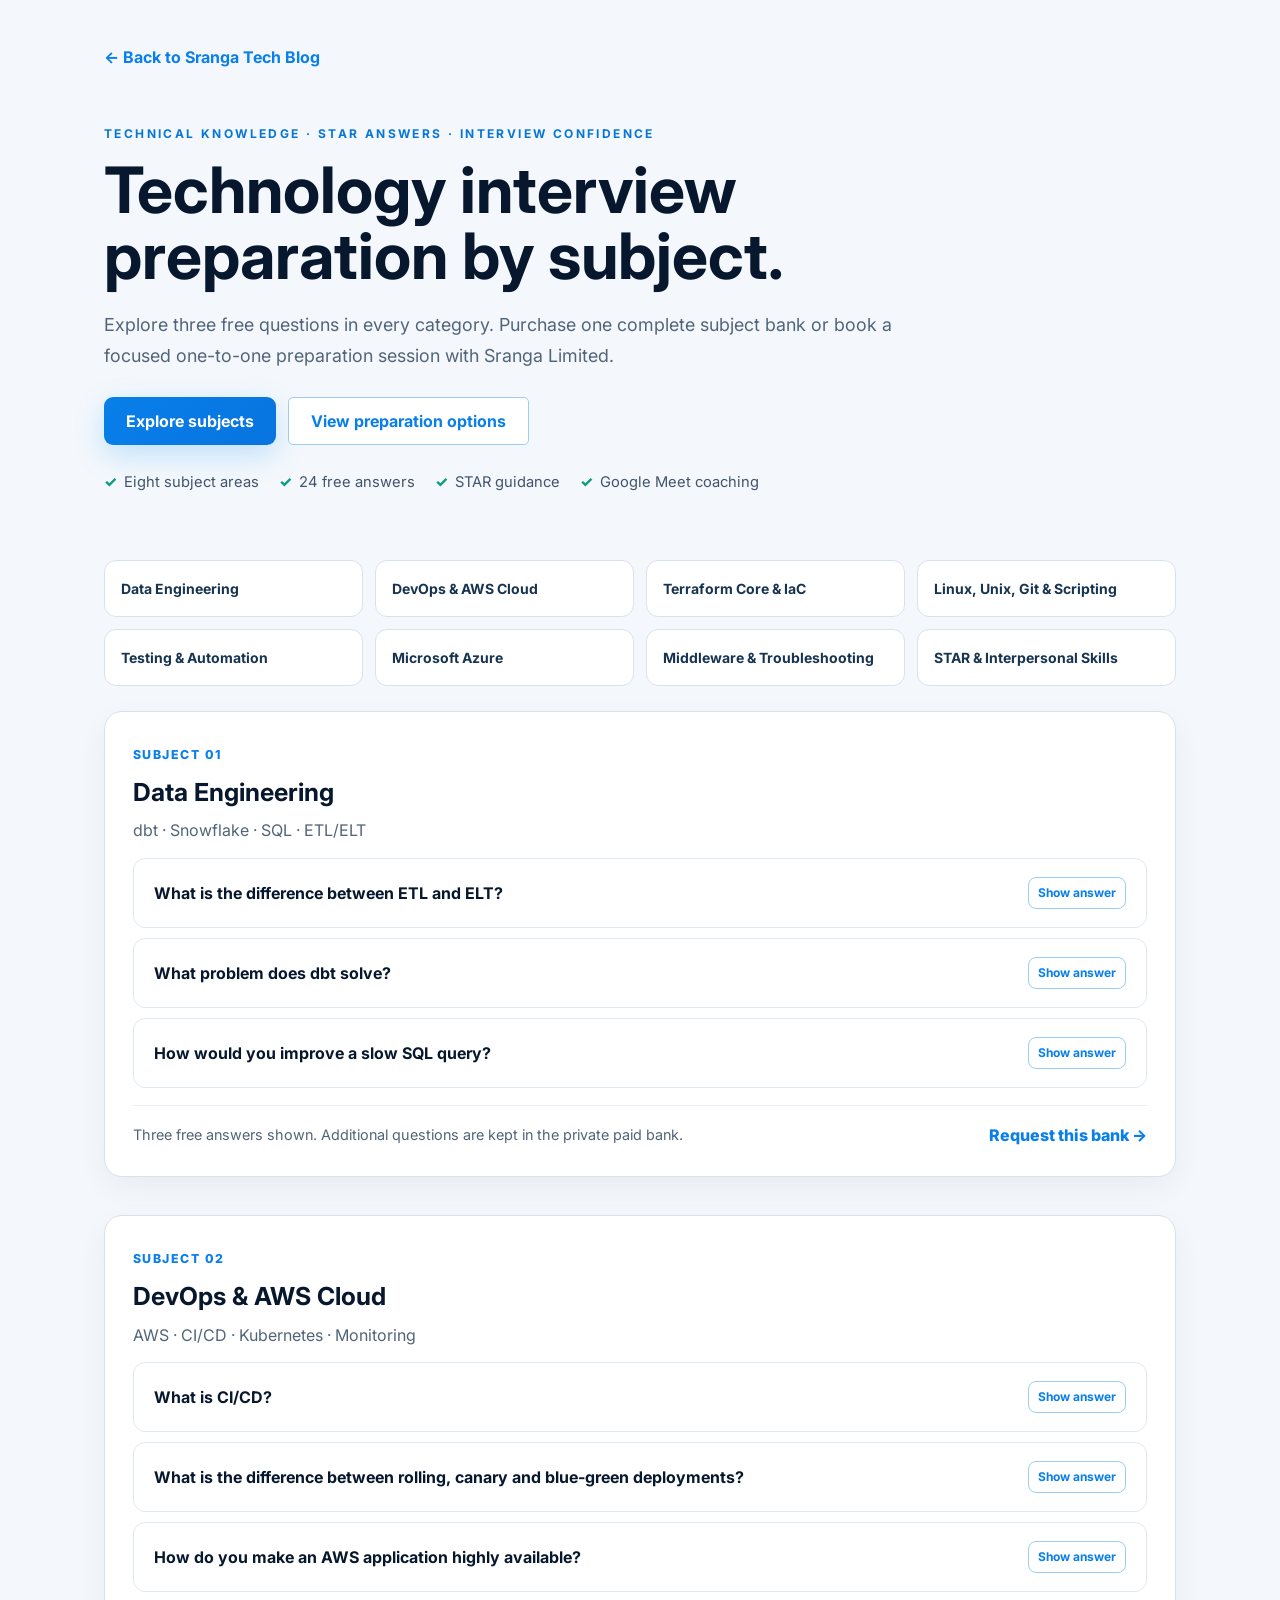
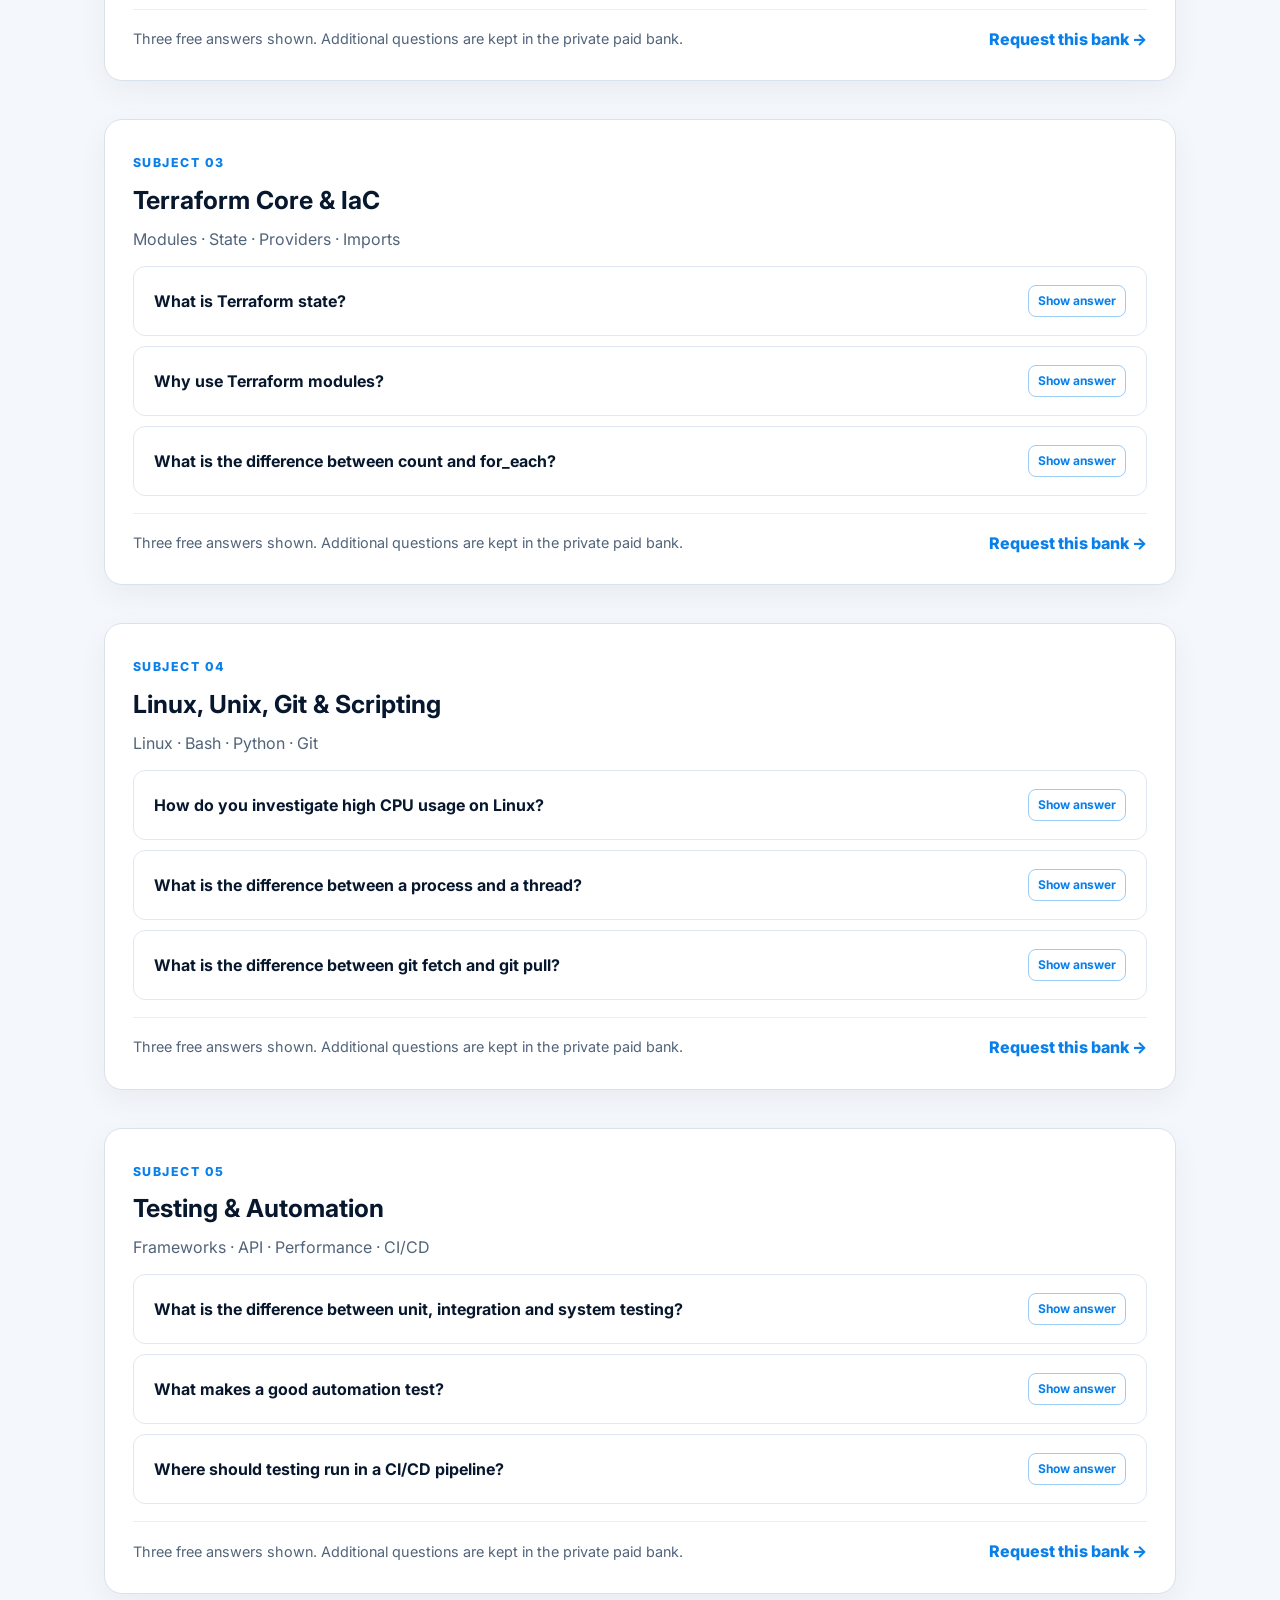
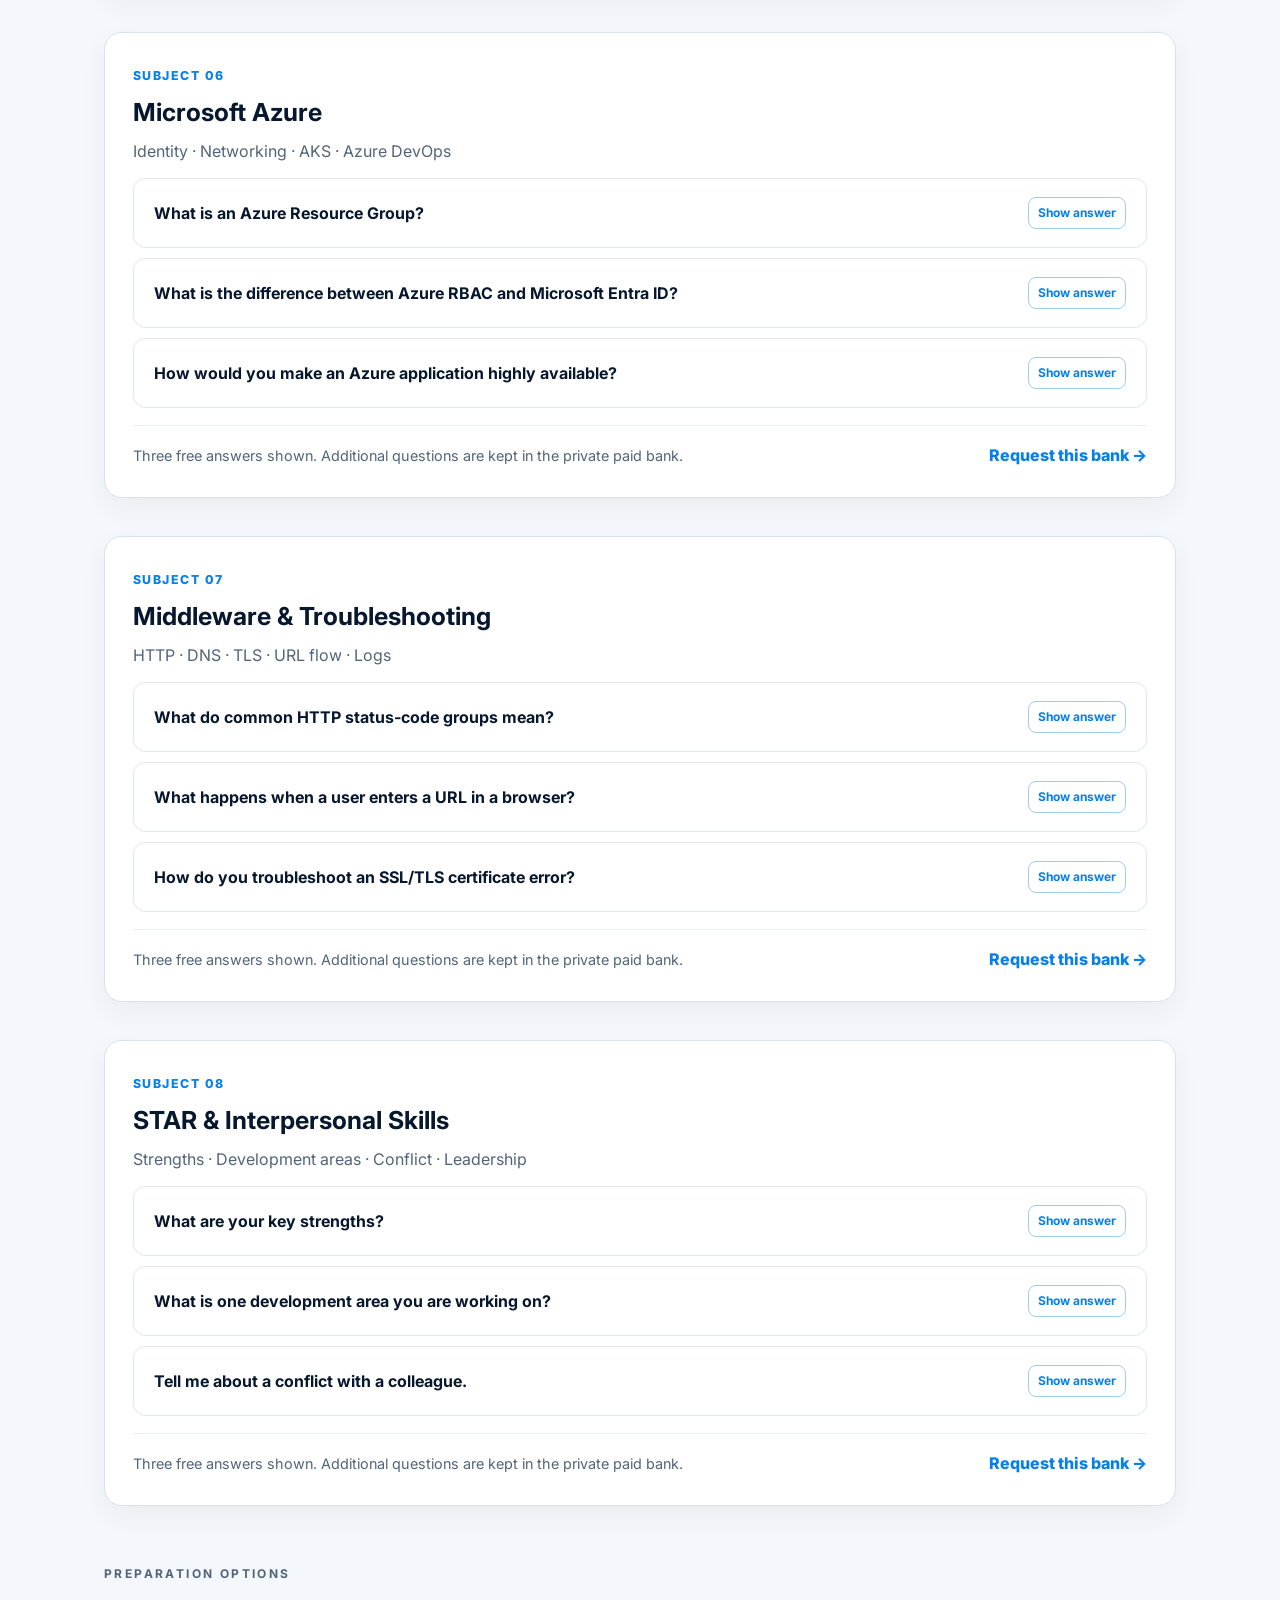
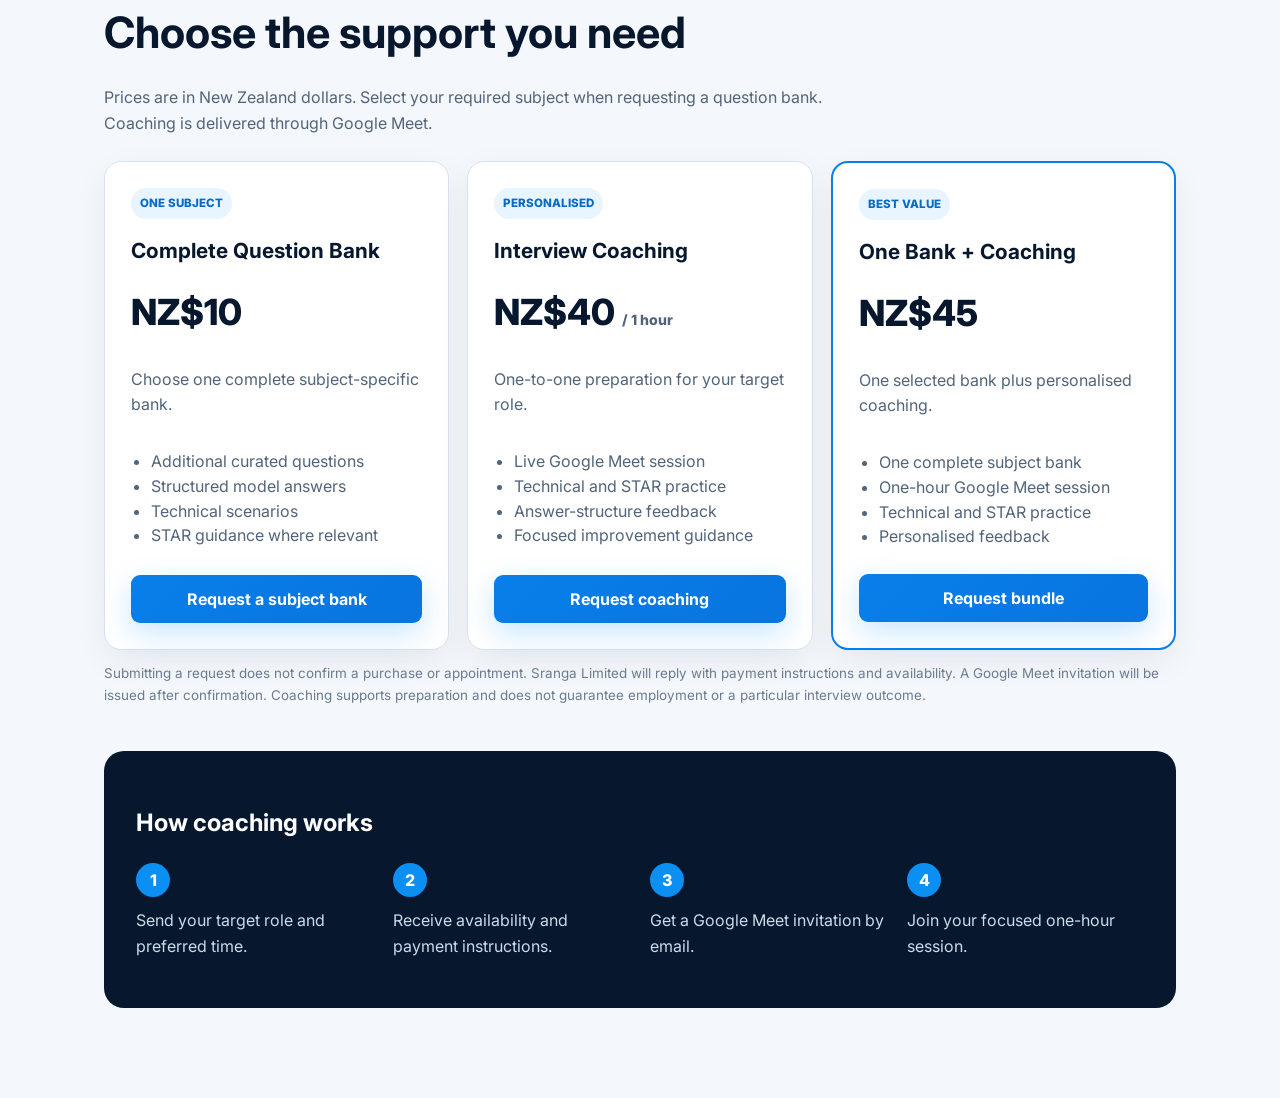
==== posts/devops-interview-question-bank.html @ 322a03a7 "Add subject-based interview preparation portal" ====
<!doctype html>
<html lang="en">
<head>
  <meta charset="utf-8"><meta name="viewport" content="width=device-width,initial-scale=1">
  <meta name="description" content="Free interview question previews and paid preparation banks for Data Engineering, DevOps, Terraform, Linux, Testing, Azure, Middleware and STAR interviews.">
  <title>Technology Interview Preparation | Sranga Limited</title>
  <link rel="preconnect" href="https://fonts.googleapis.com"><link rel="preconnect" href="https://fonts.gstatic.com" crossorigin>
  <link href="https://fonts.googleapis.com/css2?family=Inter:wght@400;500;600;700;800&display=swap" rel="stylesheet">
  <link rel="stylesheet" href="../styles.css"><link rel="stylesheet" href="../brand-overrides.css">
  <style>
    :root{--ink:#07172d;--blue:#087fea;--muted:#52647a;--line:#d7e2ee;--pale:#f4f8fc}body{background:var(--pale);color:var(--ink)}.page{max-width:1120px;margin:auto;padding:44px 24px 90px}.back{color:var(--blue);font-weight:700}.hero-bank{padding:54px 0 28px;max-width:900px}.hero-bank h1{font-size:clamp(2.4rem,5vw,4.7rem);line-height:1.03;margin:12px 0 20px}.lead{max-width:790px;color:var(--muted);font-size:1.12rem;line-height:1.75}.actions,.trust{display:flex;gap:12px;flex-wrap:wrap;margin-top:25px}.button{display:inline-flex;text-decoration:none}.button.outline{background:#fff;color:var(--blue);border:1px solid #9bcdf7}.trust{gap:20px;color:#41546d;font-size:.92rem}.trust span:before{content:'✓';color:#0d9c83;font-weight:800;margin-right:7px}.directory{display:grid;grid-template-columns:repeat(4,1fr);gap:12px;margin:38px 0 10px}.directory a{padding:16px;background:#fff;border:1px solid var(--line);border-radius:12px;font-weight:700;color:#16334f}.directory a:hover{border-color:var(--blue);color:var(--blue)}.section-title{max-width:760px;margin:58px 0 24px}.section-title h2{font-size:clamp(1.8rem,4vw,2.7rem);margin:8px 0}.section-title p{color:var(--muted);line-height:1.65}.bank-section{scroll-margin-top:25px;margin:25px 0 38px;padding:28px;background:#fff;border:1px solid var(--line);border-radius:18px;box-shadow:0 10px 30px rgba(7,23,45,.05)}.bank-head{display:flex;justify-content:space-between;align-items:flex-start;gap:20px;margin-bottom:14px}.bank-head h2{font-size:1.55rem;margin:5px 0}.bank-head p{color:var(--muted);margin:0}.number{font-size:.77rem;font-weight:800;letter-spacing:.12em;color:var(--blue)}.qa{border:1px solid #e0e8f1;border-radius:12px;margin:10px 0;overflow:hidden}.qa summary{display:flex;justify-content:space-between;align-items:center;gap:18px;padding:18px 20px;cursor:pointer;font-weight:700;line-height:1.5;list-style:none}.qa summary::-webkit-details-marker{display:none}.qa summary:after{content:'Show answer';white-space:nowrap;color:var(--blue);border:1px solid #9bcdf7;border-radius:8px;padding:6px 9px;font-size:.75rem}.qa[open] summary:after{content:'Hide answer';background:var(--blue);color:#fff}.answer{padding:0 20px 19px;border-top:1px solid #edf2f7;color:#41546d;line-height:1.72}.answer code{background:#edf5fc;padding:2px 6px;border-radius:5px;color:#075fba}.bank-foot{display:flex;align-items:center;justify-content:space-between;gap:16px;margin-top:17px;padding-top:16px;border-top:1px solid #e8eef5}.bank-foot span{color:var(--muted);font-size:.9rem}.bank-foot a{color:var(--blue);font-weight:800}.pricing{display:grid;grid-template-columns:repeat(3,1fr);gap:18px}.price-card{display:flex;flex-direction:column;background:#fff;border:1px solid var(--line);border-radius:17px;padding:26px;box-shadow:0 12px 34px rgba(7,23,45,.06)}.price-card.featured{border:2px solid var(--blue)}.badge{align-self:flex-start;background:#e8f4ff;color:#076bc5;font-weight:800;font-size:.72rem;border-radius:999px;padding:6px 9px}.price-card h3{font-size:1.3rem;margin:15px 0 6px}.price{font-size:2.25rem;font-weight:800;margin:9px 0}.price small{font-size:.88rem;color:var(--muted)}.price-card p,.price-card li{color:var(--muted);line-height:1.55}.price-card ul{padding-left:20px;min-height:108px}.price-card .button{margin-top:auto}.fineprint{font-size:.84rem;color:#6c7b90;line-height:1.6}.process{margin-top:45px;background:#07172d;color:#fff;border-radius:20px;padding:32px}.process ol{display:grid;grid-template-columns:repeat(4,1fr);gap:20px;padding:0;list-style:none;counter-reset:steps}.process li{counter-increment:steps;color:#ccdaea}.process li:before{content:counter(steps);display:block;width:34px;height:34px;border-radius:50%;background:#0b8ff3;color:#fff;text-align:center;line-height:34px;font-weight:800;margin-bottom:10px}@media(max-width:850px){.directory{grid-template-columns:repeat(2,1fr)}.pricing,.process ol{grid-template-columns:1fr}}@media(max-width:600px){.page{padding-top:28px}.directory{grid-template-columns:1fr}.bank-head,.bank-foot,.qa summary{flex-direction:column;align-items:flex-start}.qa summary:after{align-self:flex-start}}
  </style>
</head>
<body><main class="page">
  <a class="back" href="../index.html">← Back to Sranga Tech Blog</a>
  <header class="hero-bank"><p class="eyebrow">TECHNICAL KNOWLEDGE · STAR ANSWERS · INTERVIEW CONFIDENCE</p><h1>Technology interview preparation by subject.</h1><p class="lead">Explore three free questions in every category. Purchase one complete subject bank or book a focused one-to-one preparation session with Sranga Limited.</p><div class="actions"><a class="button primary" href="#subjects">Explore subjects</a><a class="button outline" href="#plans">View preparation options</a></div><div class="trust"><span>Eight subject areas</span><span>24 free answers</span><span>STAR guidance</span><span>Google Meet coaching</span></div></header>
  <nav class="directory" id="subjects" aria-label="Interview subjects"></nav>
  <div id="question-banks"></div>
  <section id="plans"><div class="section-title"><p class="eyebrow">PREPARATION OPTIONS</p><h2>Choose the support you need</h2><p>Prices are in New Zealand dollars. Select your required subject when requesting a question bank. Coaching is delivered through Google Meet.</p></div><div class="pricing">
    <article class="price-card"><span class="badge">ONE SUBJECT</span><h3>Complete Question Bank</h3><div class="price">NZ$10</div><p>Choose one complete subject-specific bank.</p><ul><li>Additional curated questions</li><li>Structured model answers</li><li>Technical scenarios</li><li>STAR guidance where relevant</li></ul><a class="button primary" href="mailto:srangaltd@gmail.com?subject=Purchase%20One%20Interview%20Question%20Bank%20-%20NZD%2010&body=Hello%20Sranga%20Limited%2C%0A%0AI%20would%20like%20to%20purchase%20one%20complete%20question%20bank%20for%20NZD%2010.%0A%0ASubject%3A%0AName%3A%0AEmail%3A%0A">Request a subject bank</a></article>
    <article class="price-card"><span class="badge">PERSONALISED</span><h3>Interview Coaching</h3><div class="price">NZ$40 <small>/ 1 hour</small></div><p>One-to-one preparation for your target role.</p><ul><li>Live Google Meet session</li><li>Technical and STAR practice</li><li>Answer-structure feedback</li><li>Focused improvement guidance</li></ul><a class="button primary" href="mailto:srangaltd@gmail.com?subject=Book%201-Hour%20Interview%20Coaching%20-%20NZD%2040&body=Hello%20Sranga%20Limited%2C%0A%0AI%20would%20like%20to%20request%20a%201-hour%20interview%20coaching%20session.%0A%0AName%3A%0ATarget%20role%3A%0APreferred%20date%20and%20time%3A%0ATime%20zone%3A%0A">Request coaching</a></article>
    <article class="price-card featured"><span class="badge">BEST VALUE</span><h3>One Bank + Coaching</h3><div class="price">NZ$45</div><p>One selected bank plus personalised coaching.</p><ul><li>One complete subject bank</li><li>One-hour Google Meet session</li><li>Technical and STAR practice</li><li>Personalised feedback</li></ul><a class="button primary" href="mailto:srangaltd@gmail.com?subject=Purchase%20One%20Bank%20and%20Coaching%20Bundle%20-%20NZD%2045&body=Hello%20Sranga%20Limited%2C%0A%0AI%20would%20like%20one%20question%20bank%20and%20the%201-hour%20coaching%20bundle%20for%20NZD%2045.%0A%0ASubject%3A%0AName%3A%0ATarget%20role%3A%0APreferred%20date%20and%20time%3A%0A">Request bundle</a></article>
  </div><p class="fineprint">Submitting a request does not confirm a purchase or appointment. Sranga Limited will reply with payment instructions and availability. A Google Meet invitation will be issued after confirmation. Coaching supports preparation and does not guarantee employment or a particular interview outcome.</p></section>
  <section class="process"><h2>How coaching works</h2><ol><li>Send your target role and preferred time.</li><li>Receive availability and payment instructions.</li><li>Get a Google Meet invitation by email.</li><li>Join your focused one-hour session.</li></ol></section>
</main>
<script>
const banks=[
{id:'data-engineering',title:'Data Engineering',summary:'dbt · Snowflake · SQL · ETL/ELT',questions:[
['What is the difference between ETL and ELT?','ETL transforms data before loading it into the target system. ELT loads raw data first and transforms it inside a scalable data platform such as Snowflake. The choice depends on governance, platform capacity, latency and reuse requirements.'],
['What problem does dbt solve?','dbt brings software-engineering practices to SQL transformation: modular models, testing, documentation, lineage, version control and repeatable deployments. It normally transforms data already loaded into the warehouse.'],
['How would you improve a slow SQL query?','Inspect the execution plan, data volume, joins, filters and scan size. Reduce unnecessary columns and rows, correct join logic, use appropriate clustering or indexes for the platform, update statistics where relevant and validate the improvement with measured execution time.']]},
{id:'devops-aws',title:'DevOps & AWS Cloud',summary:'AWS · CI/CD · Kubernetes · Monitoring',questions:[
['What is CI/CD?','Continuous Integration automatically validates changes through builds and tests. Continuous Delivery keeps a releasable artifact ready for controlled deployment; Continuous Deployment can release successful changes automatically.'],
['What is the difference between rolling, canary and blue-green deployments?','Rolling gradually replaces instances. Canary sends limited traffic to a new version before expansion. Blue-green maintains two environments and switches traffic. Choose based on risk, rollback speed, cost and compatibility.'],
['How do you make an AWS application highly available?','Distribute stateless application instances across Availability Zones behind a load balancer, use health checks and autoscaling, design resilient data services, remove single points of failure and test recovery procedures.']]},
{id:'terraform-core',title:'Terraform Core & IaC',summary:'Modules · State · Providers · Imports',questions:[
['What is Terraform state?','State maps Terraform resource addresses to real infrastructure and stores known attributes and outputs. Teams should use a protected remote backend with locking, encryption, restricted access and recovery controls.'],
['Why use Terraform modules?','Modules package reusable infrastructure patterns behind defined inputs and outputs. They improve consistency and reviewability when they remain focused, versioned, tested and documented.'],
['What is the difference between count and for_each?','count creates indexed instances and suits simple repeated resources. for_each creates instances using stable map keys or set values, making it safer when items are added or removed from a named collection.']]},
{id:'linux-scripting-git',title:'Linux, Unix, Git & Scripting',summary:'Linux · Bash · Python · Git',questions:[
['How do you investigate high CPU usage on Linux?','Confirm load with top or uptime, identify processes with ps or top, inspect threads and logs, correlate the start time with changes and determine whether the cause is application work, system pressure or an external dependency before mitigating.'],
['What is the difference between a process and a thread?','A process has its own memory space and resources. Threads execute within a process and share its memory and resources, which makes communication cheaper but requires careful synchronisation.'],
['What is the difference between git fetch and git pull?','git fetch downloads remote references without changing the working branch. git pull fetches and then integrates changes using merge or rebase, so reviewing fetched changes first is often safer.']]},
{id:'testing-automation',title:'Testing & Automation',summary:'Frameworks · API · Performance · CI/CD',questions:[
['What is the difference between unit, integration and system testing?','Unit tests verify small components in isolation. Integration tests verify interactions between components or services. System tests validate the complete application against end-to-end requirements.'],
['What makes a good automation test?','It is deterministic, isolated where practical, readable, fast enough for its pipeline stage and produces actionable failure evidence. Automate stable, valuable scenarios rather than every possible test.'],
['Where should testing run in a CI/CD pipeline?','Run fast static checks and unit tests early, integration and security tests after building the artifact, and smoke or end-to-end tests in a representative environment. Use risk-based quality gates before promotion.']]},
{id:'azure',title:'Microsoft Azure',summary:'Identity · Networking · AKS · Azure DevOps',questions:[
['What is an Azure Resource Group?','A Resource Group is a logical lifecycle container for related Azure resources. It supports access control, policy, tagging and coordinated management, but resources in one group can still reside in different regions.'],
['What is the difference between Azure RBAC and Microsoft Entra ID?','Microsoft Entra ID provides identities, authentication and directory capabilities. Azure RBAC authorises what those identities can do at management-group, subscription, resource-group or resource scope.'],
['How would you make an Azure application highly available?','Use multiple instances across Availability Zones or regions as required, health-aware load balancing, autoscaling, resilient data services, monitored dependencies and tested failover and recovery procedures.']]},
{id:'middleware-troubleshooting',title:'Middleware & Troubleshooting',summary:'HTTP · DNS · TLS · URL flow · Logs',questions:[
['What do common HTTP status-code groups mean?','1xx is informational, 2xx successful, 3xx redirection, 4xx client-side request errors and 5xx server-side failures. Troubleshooting should examine the exact code, response headers, logs and the component that generated it.'],
['What happens when a user enters a URL in a browser?','The browser resolves DNS, establishes TCP and usually TLS, sends an HTTP request and receives a response through components such as a CDN, WAF, load balancer, proxy and application. Each hop can be traced using timing, headers, logs and distributed traces.'],
['How do you troubleshoot an SSL/TLS certificate error?','Check the hostname, certificate chain, expiry, issuer, trust store and SNI selection. Confirm the certificate is attached at the actual TLS termination point and test the handshake from the affected client path.']]},
{id:'star-interpersonal',title:'STAR & Interpersonal Skills',summary:'Strengths · Development areas · Conflict · Leadership',questions:[
['What are your key strengths?','Choose two or three strengths relevant to the role and support each with evidence. For example: structured troubleshooting, calm incident communication and automation—followed by a brief situation and measurable result.'],
['What is one development area you are working on?','Select a genuine, manageable area rather than a critical job requirement. Explain what you recognised, the specific steps you are taking and the improvement already observed. Use the phrase development area rather than presenting a fixed weakness.'],
['Tell me about a conflict with a colleague.','Use STAR: explain the context and shared objective, your responsibility, how you listened and addressed the disagreement professionally, and the resulting decision or relationship improvement. Avoid blaming the other person.']]}
];
const esc=s=>s.replace(/[&<>"']/g,c=>({'&':'&amp;','<':'&lt;','>':'&gt;','"':'&quot;',"'":'&#39;'}[c]));
document.querySelector('#subjects').innerHTML=banks.map(b=>`<a href="#${b.id}">${esc(b.title)}</a>`).join('');
document.querySelector('#question-banks').innerHTML=banks.map((b,i)=>`<section class="bank-section" id="${b.id}"><div class="bank-head"><div><span class="number">SUBJECT ${String(i+1).padStart(2,'0')}</span><h2>${esc(b.title)}</h2><p>${esc(b.summary)}</p></div></div>${b.questions.map(q=>`<details class="qa"><summary>${esc(q[0])}</summary><div class="answer"><p>${esc(q[1])}</p></div></details>`).join('')}<div class="bank-foot"><span>Three free answers shown. Additional questions are kept in the private paid bank.</span><a href="mailto:srangaltd@gmail.com?subject=${encodeURIComponent('Request '+b.title+' Question Bank - NZD 10')}&body=${encodeURIComponent('Hello Sranga Limited,\n\nI would like to request the '+b.title+' Question Bank for NZD 10.\n\nName:\nEmail:\n')}">Request this bank →</a></div></section>`).join('');
</script></body></html>
---- styles.css ----
:root{--navy:#07172d;--navy-2:#0c2342;--blue:#1689ee;--cyan:#37c8f4;--ink:#10213a;--muted:#617086;--line:#dce5ef;--paper:#f5f8fc;--white:#fff}
*{box-sizing:border-box}html{scroll-behavior:smooth}body{margin:0;color:var(--ink);background:var(--white);font-family:"DM Sans",sans-serif;font-size:16px;line-height:1.65}a{color:inherit;text-decoration:none}button{font:inherit}.site-header{height:84px;max-width:1180px;margin:auto;padding:0 24px;display:flex;align-items:center;justify-content:space-between}.brand{display:flex;align-items:center;gap:11px;line-height:1}.brand>span:last-child{display:grid;gap:5px}.brand strong{font:700 1.15rem/1 "Space Grotesk",sans-serif;letter-spacing:.14em}.brand small{font-size:.62rem;letter-spacing:.27em;color:var(--muted)}.brand-mark{width:42px;height:42px;display:grid;place-items:center;background:linear-gradient(145deg,var(--cyan),var(--blue) 62%,#0756b2);clip-path:polygon(50% 0,100% 90%,85% 100%,15% 100%,0 90%)}.brand-mark span{color:#fff;font:700 1.3rem "Space Grotesk";transform:translateY(3px)}nav{display:flex;align-items:center;gap:30px;font-size:.94rem;font-weight:600}nav a:hover{color:var(--blue)}.nav-cta{padding:10px 17px;border:1px solid var(--ink);border-radius:5px}.menu-toggle{display:none;background:none;border:1px solid var(--line);border-radius:5px;padding:7px 12px}.hero{min-height:560px;padding:78px max(24px,calc((100vw - 1132px)/2));display:grid;grid-template-columns:1.22fr .78fr;gap:70px;align-items:center;color:#fff;background:linear-gradient(115deg,var(--navy),#09284c 70%,#063662);overflow:hidden;position:relative}.hero:after{content:"";position:absolute;width:410px;height:410px;border:1px solid #ffffff18;transform:rotate(45deg);right:-220px;top:70px}.eyebrow{margin:0 0 13px;color:#0876d5;font-size:.75rem;font-weight:700;letter-spacing:.2em;text-transform:uppercase}.hero .eyebrow{color:#67d9ff}.hero h1{max-width:700px;margin:0;font:700 clamp(2.7rem,5vw,4.8rem)/1.03 "Space Grotesk",sans-serif;letter-spacing:-.045em}.hero-lead{max-width:660px;margin:24px 0 30px;color:#cbd9e8;font-size:1.12rem}.hero-actions{display:flex;gap:12px;flex-wrap:wrap}.button{display:inline-flex;align-items:center;justify-content:center;min-height:48px;padding:0 22px;border-radius:5px;font-weight:700}.primary{background:var(--blue);color:#fff}.primary:hover{background:#0874d1}.secondary{border:1px solid #ffffff55;color:#fff}.terminal-card{position:relative;z-index:1;border:1px solid #ffffff25;border-radius:10px;background:#04101fd9;box-shadow:0 25px 70px #0006;overflow:hidden;transform:rotate(1deg)}.terminal-top{height:43px;padding:0 15px;display:flex;align-items:center;gap:7px;background:#ffffff0c;border-bottom:1px solid #ffffff14}.terminal-top i{width:9px;height:9px;border-radius:50%;background:#2775a5}.terminal-top i:first-child{background:#39bce5}.terminal-top span{margin-left:auto;color:#71879e;font-size:.75rem}.terminal-card pre{margin:0;padding:30px;color:#a9bdd1;font:500 .86rem/2.1 ui-monospace,SFMono-Regular,Menlo,monospace;white-space:pre-wrap}.terminal-card pre span,.terminal-card pre em{color:#4fd4ff}.terminal-card pre b{color:#fff}.topic-strip{max-width:1180px;margin:-25px auto 0;padding:15px 18px;position:relative;z-index:2;display:flex;gap:8px;overflow:auto;background:#fff;border:1px solid var(--line);border-radius:7px;box-shadow:0 12px 34px #0b284312}.topic{flex:0 0 auto;padding:8px 15px;border:0;border-radius:4px;background:transparent;color:var(--muted);cursor:pointer;font-weight:600}.topic:hover,.topic.active{background:#e7f3fe;color:#0769bf}.section{max-width:1180px;margin:auto;padding:94px 24px}.section-heading{display:grid;grid-template-columns:1fr 390px;gap:50px;align-items:end;margin-bottom:34px}.section h2{margin:0;font:700 clamp(2rem,3.5vw,3rem)/1.12 "Space Grotesk",sans-serif;letter-spacing:-.035em}.section-heading>p{margin:0;color:var(--muted)}.article-grid{display:grid;grid-template-columns:1.15fr .85fr .85fr;gap:18px}.article-card{min-height:340px;padding:27px;display:flex;flex-direction:column;background:var(--paper);border:1px solid transparent;border-radius:7px;transition:.2s ease}.article-card:hover{transform:translateY(-4px);border-color:#badcf7;box-shadow:0 16px 35px #09284712}.article-card.featured{color:#fff;background:linear-gradient(145deg,#0b355f,#0878d3)}.card-number{margin-bottom:auto;color:#0b70bf;font:700 2.8rem "Space Grotesk";opacity:.28}.featured .card-number{color:#fff}.tag{display:inline-block;margin-bottom:14px;color:#0874ce;font-size:.72rem;font-weight:700;letter-spacing:.14em;text-transform:uppercase}.featured .tag{color:#8fe7ff}.article-card h3{margin:0;font:700 1.35rem/1.25 "Space Grotesk"}.featured h3{font-size:1.7rem}.article-card p{color:var(--muted)}.featured p{color:#d8e8f4}.card-meta{margin-top:auto;padding-top:20px;display:flex;justify-content:space-between;gap:15px;border-top:1px solid #17385618;font-size:.8rem}.card-meta a{font-weight:700;color:#0874ce}.featured .card-meta{border-color:#ffffff24}.featured .card-meta a{color:#fff}.empty-state{text-align:center;color:var(--muted)}.question-bank{max-width:none;padding-left:max(24px,calc((100vw - 1132px)/2));padding-right:max(24px,calc((100vw - 1132px)/2));display:grid;grid-template-columns:1fr 440px;gap:80px;align-items:center;color:#fff;background:var(--navy)}.eyebrow.light{color:#65dcff}.question-bank>div>p:not(.eyebrow){color:#bacbdd}.question-bank ul{padding-left:20px;color:#dbe6f0}.bank-card{padding:34px;background:#fff;color:var(--ink);border-radius:8px;box-shadow:14px 14px 0 #1689ee}.bank-card>span{color:#0874ce;font-size:.72rem;font-weight:700;letter-spacing:.14em;text-transform:uppercase}.bank-card h3{margin:12px 0 6px;font:700 1.6rem "Space Grotesk"}.bank-card p{color:var(--muted)}.button.white{width:100%;margin:12px 0 17px;color:#fff;background:var(--blue)}.bank-card small{display:block;color:var(--muted);line-height:1.5}.about{display:grid;grid-template-columns:240px 1fr;gap:80px}.about-label{font:700 5.5rem/1 "Space Grotesk";color:#edf3f8;writing-mode:vertical-rl;transform:rotate(180deg)}.about>div:last-child{max-width:720px}.about p:not(.eyebrow){color:var(--muted);font-size:1.08rem}.text-link{color:#0874ce;font-weight:700}footer{padding:42px max(24px,calc((100vw - 1132px)/2));display:grid;grid-template-columns:1fr auto auto;gap:35px;align-items:center;color:#9cafc2;background:#04101f;font-size:.82rem}.footer-brand{color:#fff}.footer-brand small{color:#8498ad}@media(max-width:850px){.site-header{height:auto;min-height:74px;flex-wrap:wrap}.menu-toggle{display:block}nav{display:none;width:100%;padding:10px 0 20px;flex-direction:column;align-items:flex-start;gap:14px}nav.open{display:flex}.hero{grid-template-columns:1fr;padding-top:65px;padding-bottom:75px}.terminal-card{max-width:600px}.section-heading,.question-bank,.about{grid-template-columns:1fr;gap:35px}.article-grid{grid-template-columns:1fr 1fr}.featured{grid-column:1/-1}.about-label{display:none}footer{grid-template-columns:1fr}}@media(max-width:560px){.hero h1{font-size:2.65rem}.terminal-card pre{font-size:.73rem;padding:20px}.article-grid{grid-template-columns:1fr}.featured{grid-column:auto}.section{padding-top:70px;padding-bottom:70px}.section-heading{grid-template-columns:1fr}.bank-card{box-shadow:8px 8px 0 #1689ee}footer{display:block}footer p{margin-top:20px}}
---- brand-overrides.css ----
:root {
  --navy: #061426;
  --navy-2: #0a1d35;
  --blue: #0a8ef5;
  --cyan: #35a9ff;
  --teal: #14b8a6;
  --ink: #0b1730;
  --muted: #53627a;
  --line: #dfe7f1;
  --paper: #f6f9fc;
}

body { font-family: Inter, ui-sans-serif, system-ui, -apple-system, BlinkMacSystemFont, "Segoe UI", sans-serif; }
.site-header { width: 100%; max-width: none; height: 82px; margin: 0; padding: 0 max(24px, calc((100vw - 1200px)/2)); position: absolute; inset: 0 0 auto; z-index: 20; border-bottom: 1px solid rgba(255,255,255,.1); background: rgba(4,17,32,.55); backdrop-filter: blur(12px); }
.brand { display: inline-flex; align-items: center; gap: 11px; color: var(--cyan); flex-shrink: 0; }
.brand-mark { width: 48px; height: 52px; overflow: visible; background: none; clip-path: none; }
.brand-word { display: flex; flex-direction: column; align-items: center; line-height: 1; font-weight: 800; font-size: 23px; letter-spacing: .13em; white-space: nowrap; }
.brand-limited { display: flex; align-items: center; gap: 7px; width: 100%; margin-top: 6px; font-size: 7px; letter-spacing: .28em; opacity: .82; white-space: nowrap; }
.brand-limited::before, .brand-limited::after { content: ""; flex: 1; min-width: 12px; border-top: 2px solid currentColor; }
.blog-label { margin-left: 7px; padding-left: 15px; border-left: 1px solid rgba(255,255,255,.25); color: #fff; font-size: .72rem; font-weight: 700; letter-spacing: .15em; }
nav { color: rgba(255,255,255,.88); font-size: 14px; font-weight: 500; }
nav a:hover { color: #fff; }
.nav-cta { padding: 13px 20px; border: 0; border-radius: 9px; background: linear-gradient(135deg, var(--blue), #0874df); color: #fff; font-weight: 700; box-shadow: 0 10px 30px rgba(10,142,245,.22); }
.menu-toggle { color: #fff; border-color: rgba(255,255,255,.2); background: transparent; }
.hero { min-height: 640px; padding-top: 150px; padding-bottom: 88px; background: linear-gradient(110deg,#03101f 0%,#06182d 52%,#03101f 100%); }
.hero h1, .section h2, .article-card h3, .bank-card h3, .about-label, .card-number { font-family: Inter, ui-sans-serif, system-ui, sans-serif; }
.primary, .button.white { border-radius: 9px; background: linear-gradient(135deg,var(--blue),#0874df); box-shadow: 0 10px 30px rgba(10,142,245,.22); }
.bank-card .text-link { display: inline-block; margin-top: 2px; }
.bank-card small { margin-top: 14px; }
.footer-brand { color: #16a8f4; }

@media (max-width: 850px) {
  .site-header { min-height: 74px; height: auto; }
  .site-header nav { background: #061426; }
  .hero { padding-top: 120px; }
  .blog-label { display: none; }
}
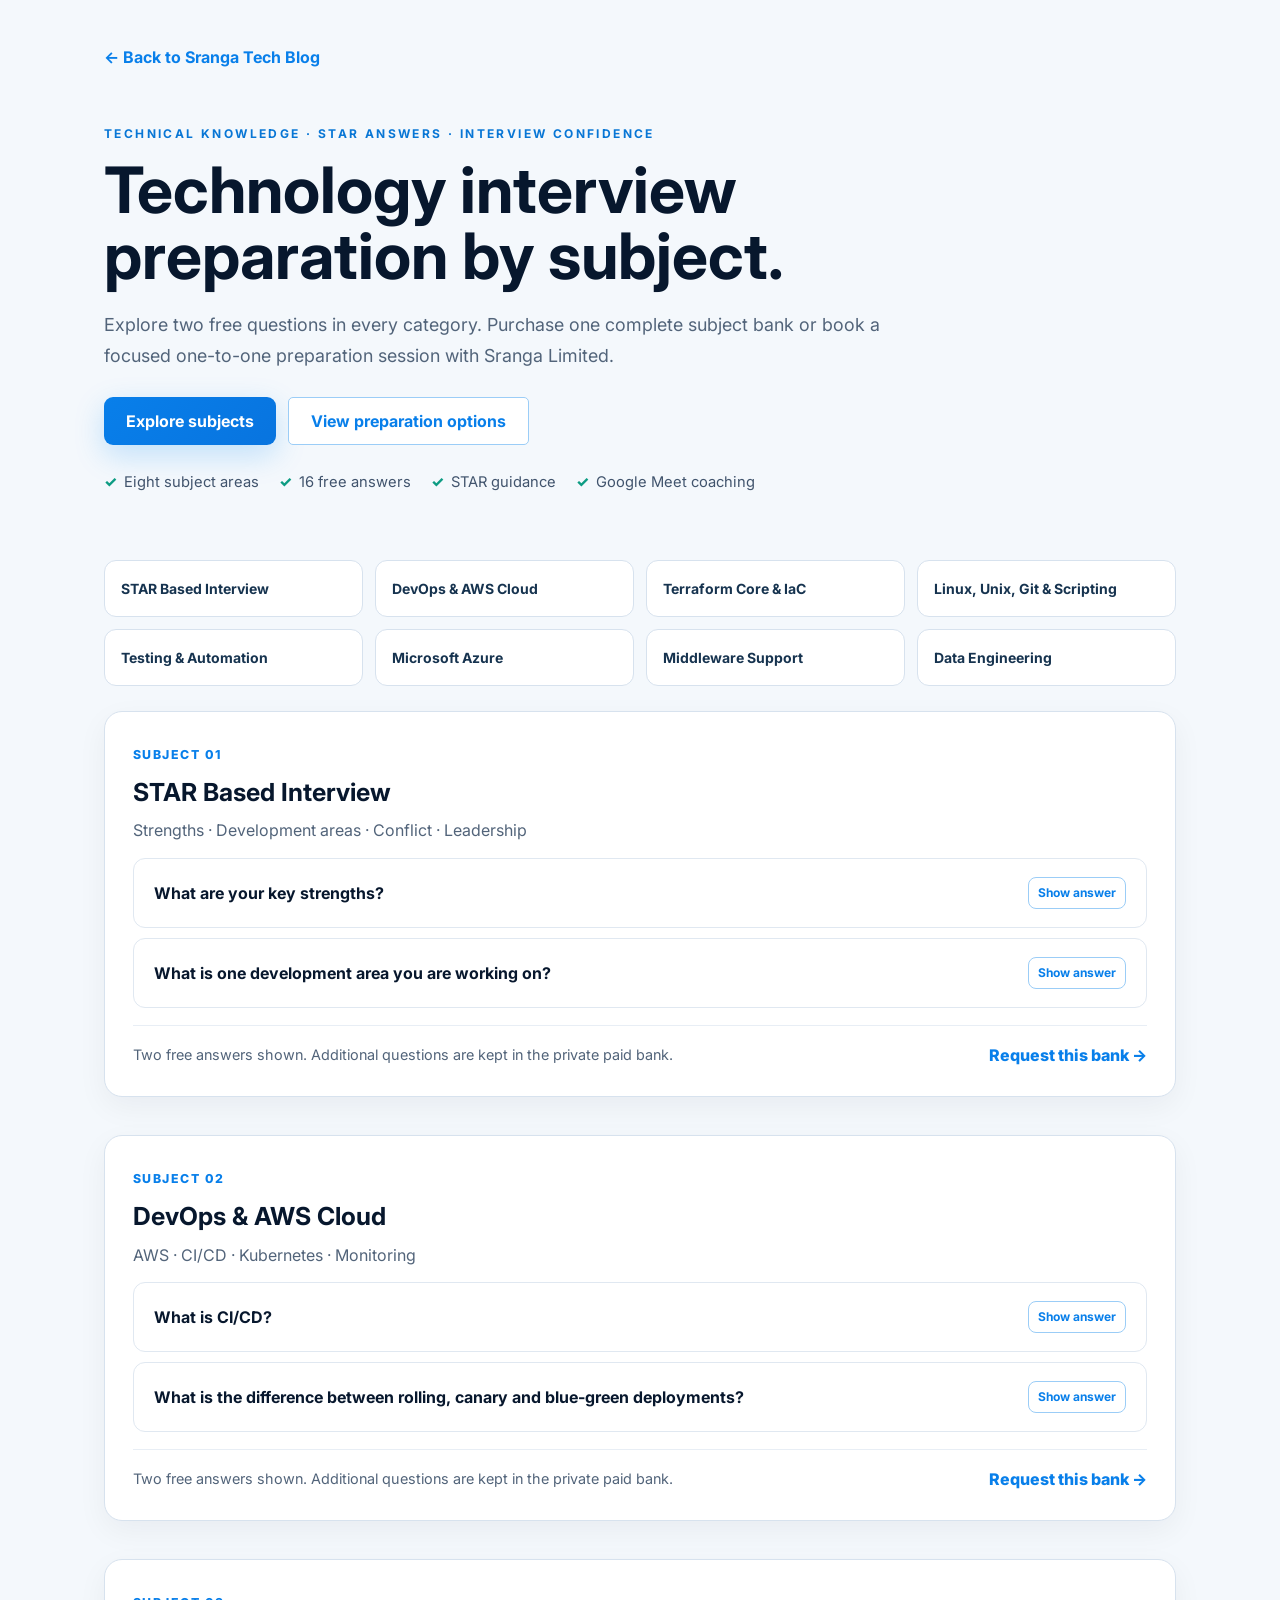
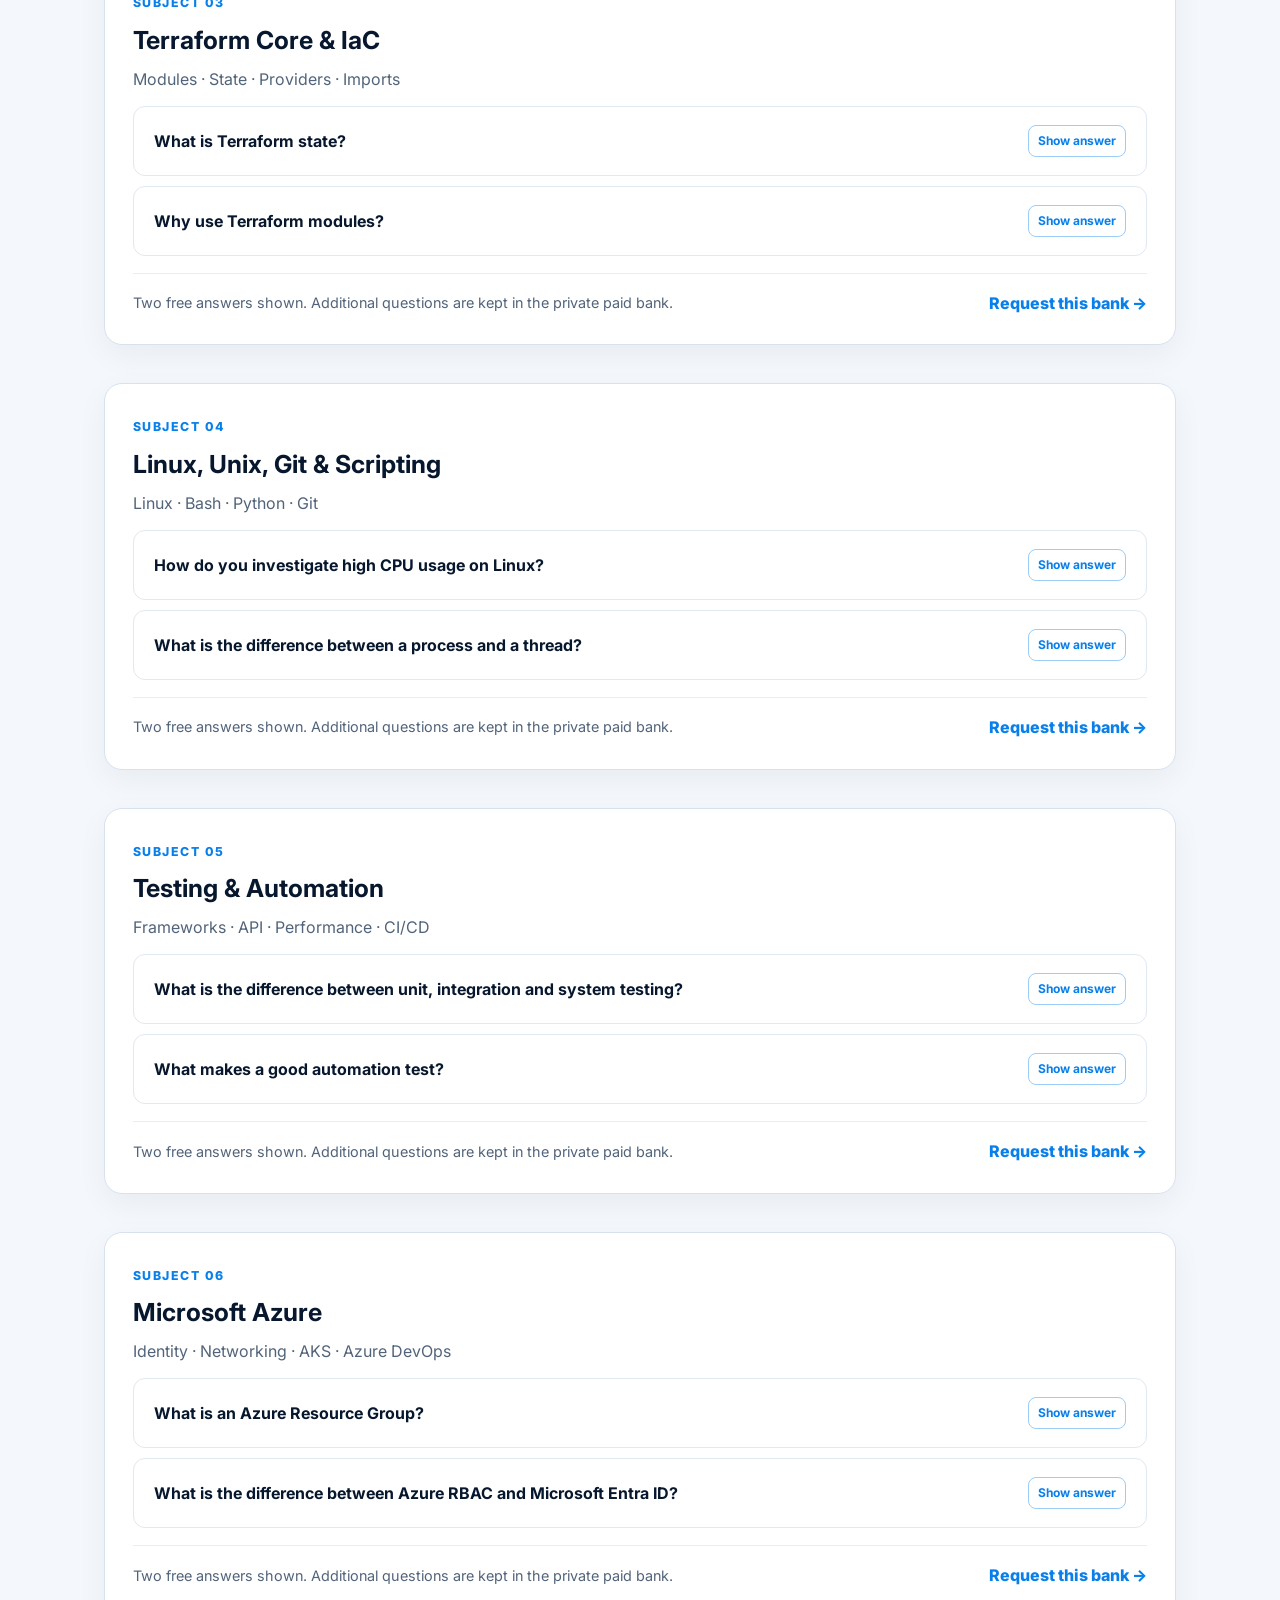
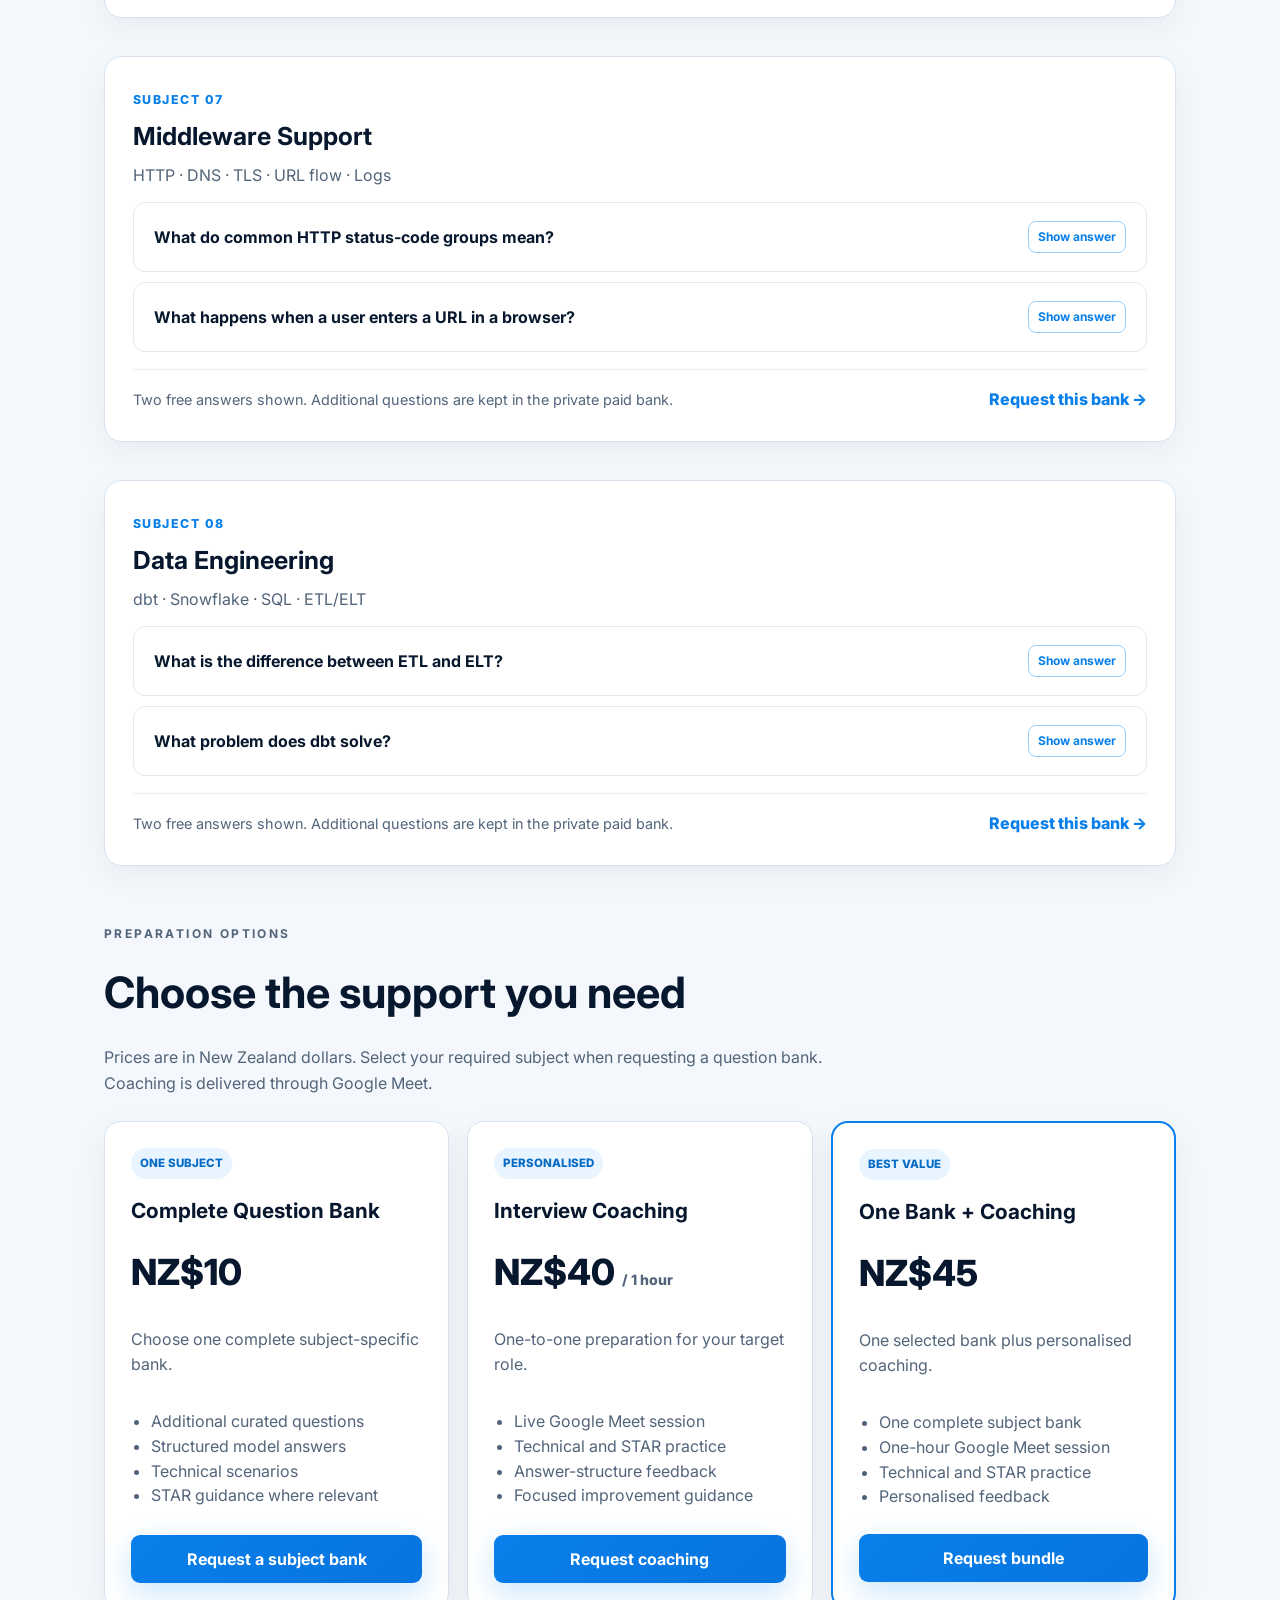
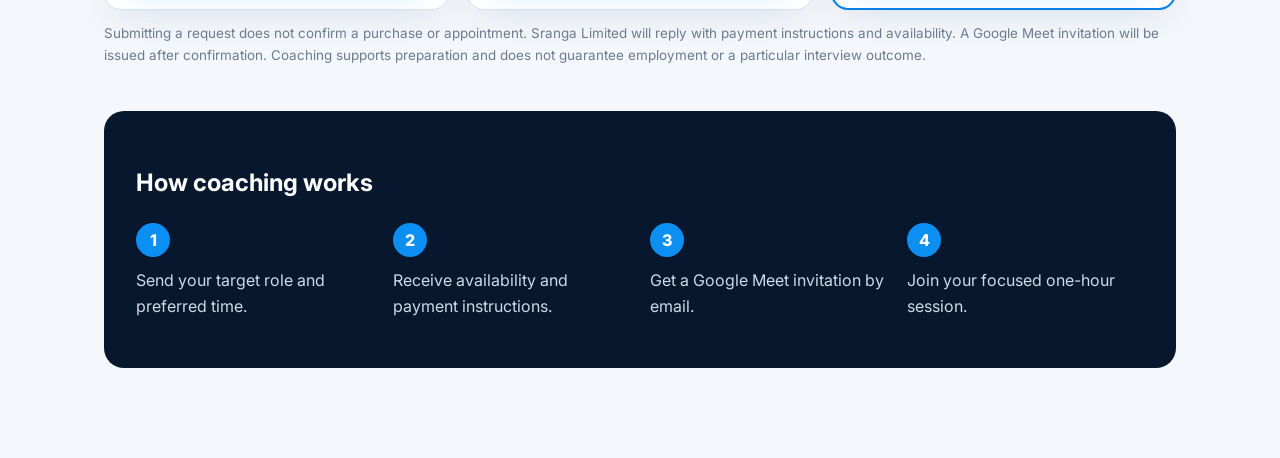
==== commit a6ebd92d: "Update branding assets and content across site" ====
--- a/posts/devops-interview-question-bank.html
+++ b/posts/devops-interview-question-bank.html
@@ -13,7 +13,7 @@
 </head>
 <body><main class="page">
   <a class="back" href="../index.html">← Back to Sranga Tech Blog</a>
-  <header class="hero-bank"><p class="eyebrow">TECHNICAL KNOWLEDGE · STAR ANSWERS · INTERVIEW CONFIDENCE</p><h1>Technology interview preparation by subject.</h1><p class="lead">Explore three free questions in every category. Purchase one complete subject bank or book a focused one-to-one preparation session with Sranga Limited.</p><div class="actions"><a class="button primary" href="#subjects">Explore subjects</a><a class="button outline" href="#plans">View preparation options</a></div><div class="trust"><span>Eight subject areas</span><span>24 free answers</span><span>STAR guidance</span><span>Google Meet coaching</span></div></header>
+  <header class="hero-bank"><p class="eyebrow">TECHNICAL KNOWLEDGE · STAR ANSWERS · INTERVIEW CONFIDENCE</p><h1>Technology interview preparation by subject.</h1><p class="lead">Explore two free questions in every category. Purchase one complete subject bank or book a focused one-to-one preparation session with Sranga Limited.</p><div class="actions"><a class="button primary" href="#subjects">Explore subjects</a><a class="button outline" href="#plans">View preparation options</a></div><div class="trust"><span>Eight subject areas</span><span>16 free answers</span><span>STAR guidance</span><span>Google Meet coaching</span></div></header>
   <nav class="directory" id="subjects" aria-label="Interview subjects"></nav>
   <div id="question-banks"></div>
   <section id="plans"><div class="section-title"><p class="eyebrow">PREPARATION OPTIONS</p><h2>Choose the support you need</h2><p>Prices are in New Zealand dollars. Select your required subject when requesting a question bank. Coaching is delivered through Google Meet.</p></div><div class="pricing">
@@ -25,10 +25,10 @@
 </main>
 <script>
 const banks=[
-{id:'data-engineering',title:'Data Engineering',summary:'dbt · Snowflake · SQL · ETL/ELT',questions:[
-['What is the difference between ETL and ELT?','ETL transforms data before loading it into the target system. ELT loads raw data first and transforms it inside a scalable data platform such as Snowflake. The choice depends on governance, platform capacity, latency and reuse requirements.'],
-['What problem does dbt solve?','dbt brings software-engineering practices to SQL transformation: modular models, testing, documentation, lineage, version control and repeatable deployments. It normally transforms data already loaded into the warehouse.'],
-['How would you improve a slow SQL query?','Inspect the execution plan, data volume, joins, filters and scan size. Reduce unnecessary columns and rows, correct join logic, use appropriate clustering or indexes for the platform, update statistics where relevant and validate the improvement with measured execution time.']]},
+{id:'star-interpersonal',title:'STAR Based Interview',summary:'Strengths · Development areas · Conflict · Leadership',questions:[
+['What are your key strengths?','Choose two or three strengths relevant to the role and support each with evidence. For example: structured troubleshooting, calm incident communication and automation—followed by a brief situation and measurable result.'],
+['What is one development area you are working on?','Select a genuine, manageable area rather than a critical job requirement. Explain what you recognised, the specific steps you are taking and the improvement already observed. Use the phrase development area rather than presenting a fixed weakness.'],
+['Tell me about a conflict with a colleague.','Use STAR: explain the context and shared objective, your responsibility, how you listened and addressed the disagreement professionally, and the resulting decision or relationship improvement. Avoid blaming the other person.']]},
 {id:'devops-aws',title:'DevOps & AWS Cloud',summary:'AWS · CI/CD · Kubernetes · Monitoring',questions:[
 ['What is CI/CD?','Continuous Integration automatically validates changes through builds and tests. Continuous Delivery keeps a releasable artifact ready for controlled deployment; Continuous Deployment can release successful changes automatically.'],
 ['What is the difference between rolling, canary and blue-green deployments?','Rolling gradually replaces instances. Canary sends limited traffic to a new version before expansion. Blue-green maintains two environments and switches traffic. Choose based on risk, rollback speed, cost and compatibility.'],
@@ -49,16 +49,16 @@
 ['What is an Azure Resource Group?','A Resource Group is a logical lifecycle container for related Azure resources. It supports access control, policy, tagging and coordinated management, but resources in one group can still reside in different regions.'],
 ['What is the difference between Azure RBAC and Microsoft Entra ID?','Microsoft Entra ID provides identities, authentication and directory capabilities. Azure RBAC authorises what those identities can do at management-group, subscription, resource-group or resource scope.'],
 ['How would you make an Azure application highly available?','Use multiple instances across Availability Zones or regions as required, health-aware load balancing, autoscaling, resilient data services, monitored dependencies and tested failover and recovery procedures.']]},
-{id:'middleware-troubleshooting',title:'Middleware & Troubleshooting',summary:'HTTP · DNS · TLS · URL flow · Logs',questions:[
+{id:'middleware-troubleshooting',title:'Middleware Support',summary:'HTTP · DNS · TLS · URL flow · Logs',questions:[
 ['What do common HTTP status-code groups mean?','1xx is informational, 2xx successful, 3xx redirection, 4xx client-side request errors and 5xx server-side failures. Troubleshooting should examine the exact code, response headers, logs and the component that generated it.'],
 ['What happens when a user enters a URL in a browser?','The browser resolves DNS, establishes TCP and usually TLS, sends an HTTP request and receives a response through components such as a CDN, WAF, load balancer, proxy and application. Each hop can be traced using timing, headers, logs and distributed traces.'],
 ['How do you troubleshoot an SSL/TLS certificate error?','Check the hostname, certificate chain, expiry, issuer, trust store and SNI selection. Confirm the certificate is attached at the actual TLS termination point and test the handshake from the affected client path.']]},
-{id:'star-interpersonal',title:'STAR & Interpersonal Skills',summary:'Strengths · Development areas · Conflict · Leadership',questions:[
-['What are your key strengths?','Choose two or three strengths relevant to the role and support each with evidence. For example: structured troubleshooting, calm incident communication and automation—followed by a brief situation and measurable result.'],
-['What is one development area you are working on?','Select a genuine, manageable area rather than a critical job requirement. Explain what you recognised, the specific steps you are taking and the improvement already observed. Use the phrase development area rather than presenting a fixed weakness.'],
-['Tell me about a conflict with a colleague.','Use STAR: explain the context and shared objective, your responsibility, how you listened and addressed the disagreement professionally, and the resulting decision or relationship improvement. Avoid blaming the other person.']]}
+{id:'data-engineering',title:'Data Engineering',summary:'dbt · Snowflake · SQL · ETL/ELT',questions:[
+['What is the difference between ETL and ELT?','ETL transforms data before loading it into the target system. ELT loads raw data first and transforms it inside a scalable data platform such as Snowflake. The choice depends on governance, platform capacity, latency and reuse requirements.'],
+['What problem does dbt solve?','dbt brings software-engineering practices to SQL transformation: modular models, testing, documentation, lineage, version control and repeatable deployments. It normally transforms data already loaded into the warehouse.'],
+['How would you improve a slow SQL query?','Inspect the execution plan, data volume, joins, filters and scan size. Reduce unnecessary columns and rows, correct join logic, use appropriate clustering or indexes for the platform, update statistics where relevant and validate the improvement with measured execution time.']]}
 ];
 const esc=s=>s.replace(/[&<>"']/g,c=>({'&':'&amp;','<':'&lt;','>':'&gt;','"':'&quot;',"'":'&#39;'}[c]));
 document.querySelector('#subjects').innerHTML=banks.map(b=>`<a href="#${b.id}">${esc(b.title)}</a>`).join('');
-document.querySelector('#question-banks').innerHTML=banks.map((b,i)=>`<section class="bank-section" id="${b.id}"><div class="bank-head"><div><span class="number">SUBJECT ${String(i+1).padStart(2,'0')}</span><h2>${esc(b.title)}</h2><p>${esc(b.summary)}</p></div></div>${b.questions.map(q=>`<details class="qa"><summary>${esc(q[0])}</summary><div class="answer"><p>${esc(q[1])}</p></div></details>`).join('')}<div class="bank-foot"><span>Three free answers shown. Additional questions are kept in the private paid bank.</span><a href="mailto:srangaltd@gmail.com?subject=${encodeURIComponent('Request '+b.title+' Question Bank - NZD 10')}&body=${encodeURIComponent('Hello Sranga Limited,\n\nI would like to request the '+b.title+' Question Bank for NZD 10.\n\nName:\nEmail:\n')}">Request this bank →</a></div></section>`).join('');
+document.querySelector('#question-banks').innerHTML=banks.map((b,i)=>`<section class="bank-section" id="${b.id}"><div class="bank-head"><div><span class="number">SUBJECT ${String(i+1).padStart(2,'0')}</span><h2>${esc(b.title)}</h2><p>${esc(b.summary)}</p></div></div>${b.questions.slice(0,2).map(q=>`<details class="qa"><summary>${esc(q[0])}</summary><div class="answer"><p>${esc(q[1])}</p></div></details>`).join('')}<div class="bank-foot"><span>Two free answers shown. Additional questions are kept in the private paid bank.</span><a href="mailto:srangaltd@gmail.com?subject=${encodeURIComponent('Request '+b.title+' Question Bank - NZD 10')}&body=${encodeURIComponent('Hello Sranga Limited,\n\nI would like to request the '+b.title+' Question Bank for NZD 10.\n\nName:\nEmail:\n')}">Request this bank →</a></div></section>`).join('');
 </script></body></html>
--- a/brand-overrides.css
+++ b/brand-overrides.css
@@ -35,3 +35,181 @@
   .hero { padding-top: 120px; }
   .blog-label { display: none; }
 }
+
+/* Interview Prep hero refinement */
+.confidence-highlight {
+  position: relative;
+  display: inline-block;
+  color: #1597ff;
+  text-shadow: 0 0 28px rgba(21,151,255,.28);
+}
+.confidence-highlight::after {
+  content: "";
+  position: absolute;
+  left: 48%;
+  right: 4%;
+  bottom: -10px;
+  height: 9px;
+  border-bottom: 3px solid #1597ff;
+  border-radius: 0 0 55% 55%;
+  transform: rotate(-1deg);
+  filter: drop-shadow(0 0 4px rgba(21,151,255,.35));
+}
+.hero {
+  position: relative;
+  isolation: isolate;
+  background:
+    linear-gradient(90deg, rgba(3,16,31,.94) 0%, rgba(4,25,48,.84) 48%, rgba(3,16,31,.72) 100%),
+    radial-gradient(circle at 78% 35%, rgba(10,142,245,.24), transparent 38%),
+    linear-gradient(110deg,#03101f 0%,#06182d 52%,#03101f 100%);
+}
+.hero::before {
+  content: "";
+  position: absolute;
+  inset: 0;
+  z-index: -1;
+  pointer-events: none;
+  background:
+    radial-gradient(ellipse at 72% 88%, rgba(23,121,196,.22), transparent 36%),
+    linear-gradient(to top, rgba(4,17,32,.15), rgba(4,17,32,0));
+}
+
+
+/* Final Sranga Interview Prep header + subject navigation */
+.site-header { display:flex; align-items:center; justify-content:space-between; gap:24px; }
+.blog-label { display:flex; flex-direction:column; gap:4px; line-height:1.05; }
+.blog-label strong { font-size:.78rem; letter-spacing:.16em; }
+.blog-label small { font-size:.68rem; font-weight:500; letter-spacing:0; color:#c8d7e7; white-space:nowrap; }
+.header-fern { color:#f5f8fc; display:flex; align-items:center; gap:4px; margin-left:4px; flex:0 0 auto; }
+.header-fern svg { width:72px; height:48px; display:block; }
+.header-fern small { font-size:7px; line-height:1.45; letter-spacing:.2em; font-weight:700; color:#fff; }
+.interview-subjects { max-width:calc(100% - 56px); margin:-25px auto 0; padding:14px 16px; gap:8px; border-radius:12px; overflow:visible; flex-wrap:wrap; justify-content:center; }
+.interview-subjects .topic { display:inline-flex; align-items:center; justify-content:center; min-height:42px; padding:8px 12px; border:1px solid var(--line); border-radius:9px; background:#fff; color:#294463; font-size:.78rem; font-weight:600; white-space:nowrap; transition:.18s ease; flex:1 1 auto; }
+.interview-subjects .topic:hover, .interview-subjects .topic:focus-visible { color:#fff; background:linear-gradient(135deg,var(--blue),#0874df); border-color:transparent; }
+.interview-subjects .topic.active { color:#fff; background:linear-gradient(135deg,var(--blue),#0874df); border-color:transparent; box-shadow:0 8px 20px rgba(10,142,245,.2); }
+.coming-soon { color:#0874ce; font-weight:700; }
+
+@media (max-width:1100px) {
+  .header-fern { display:none; }
+  .site-header { gap:14px; }
+  .interview-subjects { max-width:calc(100% - 30px); }
+}
+@media (max-width:850px) {
+  .site-header { align-items:center; }
+  .blog-label small { display:none; }
+  .interview-subjects { overflow:visible; flex-wrap:wrap; justify-content:center; }
+}
+
+/* Interactive technical guide cards: exactly one selected card uses the dark treatment. */
+.article-card { cursor:pointer; }
+.article-card.featured {
+  color:#fff;
+  background:linear-gradient(145deg,#0b355f,#0878d3);
+}
+.article-card.featured .card-number { color:#fff; }
+.article-card.featured .tag { color:#8fe7ff; }
+.article-card.featured p { color:#d8e8f4; }
+.article-card.featured .card-meta { border-color:#ffffff24; }
+.article-card.featured .card-meta a { color:#fff; }
+
+
+/* === Reference-layout lock: logo, typography, terminal dots and 3-card behaviour === */
+body { font-family:"DM Sans",sans-serif; }
+.hero h1,.section h2,.article-card h3,.bank-card h3,.about-label,.card-number { font-family:"Space Grotesk",sans-serif; }
+
+/* Compact official Sranga treatment: blue triangle/S + SRANGA + LIMITED + underline */
+.brand { gap:10px; }
+.brand-mark { width:54px; height:58px; }
+.brand-word { position:relative; min-width:126px; align-items:flex-start; padding-bottom:9px; color:#2da7f4; font-family:"Space Grotesk",sans-serif; }
+.brand-word::after { content:""; position:absolute; left:0; right:0; bottom:0; height:2px; background:#2da7f4; }
+.brand-name { font-size:23px; font-weight:700; line-height:1; letter-spacing:.13em; }
+.brand-limited { width:auto; margin:5px 0 0 38px; display:block; font-size:6px; font-weight:700; letter-spacing:.18em; color:#2da7f4; opacity:1; }
+.brand-limited::before,.brand-limited::after { display:none; }
+.blog-label { margin-left:14px; padding-left:22px; }
+
+/* Exact traffic-light order shown in the sranga.dev terminal reference */
+.terminal-top i { width:12px; height:12px; }
+.terminal-top i:nth-child(1) { background:#ff6b63; }
+.terminal-top i:nth-child(2) { background:#ffd35a; }
+.terminal-top i:nth-child(3) { background:#75d66b; }
+.terminal-top span { margin-left:12px; padding-left:18px; border-left:1px solid rgba(255,255,255,.16); color:#c4d2e1; }
+
+/* Reference screenshot uses three equal guide cards; only selected card is dark blue. */
+.article-grid { grid-template-columns:repeat(3,1fr); }
+.article-card.featured { grid-column:auto; }
+.article-card.featured h3 { font-size:1.35rem; }
+
+@media(max-width:850px){
+  .brand-mark{width:46px;height:50px}
+  .brand-word{min-width:108px}
+  .brand-name{font-size:20px}
+  .blog-label{margin-left:8px;padding-left:12px}
+  .article-grid{grid-template-columns:1fr 1fr}
+}
+@media(max-width:560px){
+  .article-grid{grid-template-columns:1fr}
+}
+
+/* === V4: Sranga typography + approved scenic hero + detailed Silver Fern === */
+body { font-family: Inter, ui-sans-serif, system-ui, -apple-system, BlinkMacSystemFont, "Segoe UI", sans-serif !important; }
+.hero h1,.section h2,.article-card h3,.bank-card h3,.about-label,.card-number,.brand-word {
+  font-family: Inter, ui-sans-serif, system-ui, -apple-system, BlinkMacSystemFont, "Segoe UI", sans-serif !important;
+}
+.header-fern svg { width:86px; height:58px; }
+.header-fern { gap:8px; }
+.header-fern small { font-family:Inter,ui-sans-serif,system-ui,sans-serif; font-size:7px; letter-spacing:.22em; line-height:1.55; }
+.hero {
+  background:
+    linear-gradient(90deg,rgba(3,16,31,.90) 0%,rgba(4,25,48,.76) 50%,rgba(3,16,31,.56) 100%),
+    radial-gradient(ellipse at 72% 82%,rgba(29,139,218,.34) 0 12%,transparent 34%),
+    linear-gradient(155deg,transparent 0 49%,rgba(12,64,104,.72) 50% 58%,transparent 59%) 76% 24%/54% 62% no-repeat,
+    linear-gradient(145deg,transparent 0 47%,rgba(17,83,132,.78) 48% 60%,transparent 61%) 52% 35%/58% 58% no-repeat,
+    linear-gradient(to bottom,#0c4473 0%,#0b3155 48%,#08243f 67%,#06192c 100%);
+}
+.hero::after {
+  content:""; position:absolute; inset:auto 0 0; width:auto; height:30%; transform:none; right:0; top:auto;
+  border:0; pointer-events:none;
+  background:linear-gradient(to bottom,rgba(16,105,169,.12),rgba(5,36,62,.58)),repeating-linear-gradient(175deg,rgba(69,164,220,.12) 0 1px,transparent 1px 9px);
+}
+
+/* === V7 final approved refinements === */
+.sranga-logo-img{
+  display:block;
+  width:205px;
+  height:auto;
+  object-fit:contain;
+  flex:0 0 auto;
+}
+.brand{gap:24px}
+.blog-label{margin-left:0}
+
+/* Real scenic hero. Remote photo is bundled by URL so VS Code/Netlify render the same image. */
+.hero{
+  background-image:
+    linear-gradient(90deg,rgba(3,16,31,.82) 0%,rgba(4,25,48,.60) 50%,rgba(3,16,31,.52) 100%),
+    url("https://images.unsplash.com/photo-1768160864911-90f7837453a2?auto=format&fit=crop&fm=jpg&q=82&w=2400") !important;
+  background-position:center center !important;
+  background-size:cover !important;
+  background-repeat:no-repeat !important;
+}
+.hero::after{background:linear-gradient(to bottom,transparent 40%,rgba(2,25,45,.20) 100%) !important;}
+
+/* All interview topics use the approved light-blue treatment. */
+.interview-subjects .topic,
+.interview-subjects .topic.active{
+  color:#0769bf !important;
+  background:#e8f4ff !important;
+  border-color:#c8e4fb !important;
+  box-shadow:none !important;
+}
+.interview-subjects .topic:hover,
+.interview-subjects .topic:focus-visible{
+  color:#075da9 !important;
+  background:#d8edff !important;
+  border-color:#9fd2f8 !important;
+}
+
+@media(max-width:760px){
+  .sranga-logo-img{width:168px}
+  .brand{gap:12px}
+}
